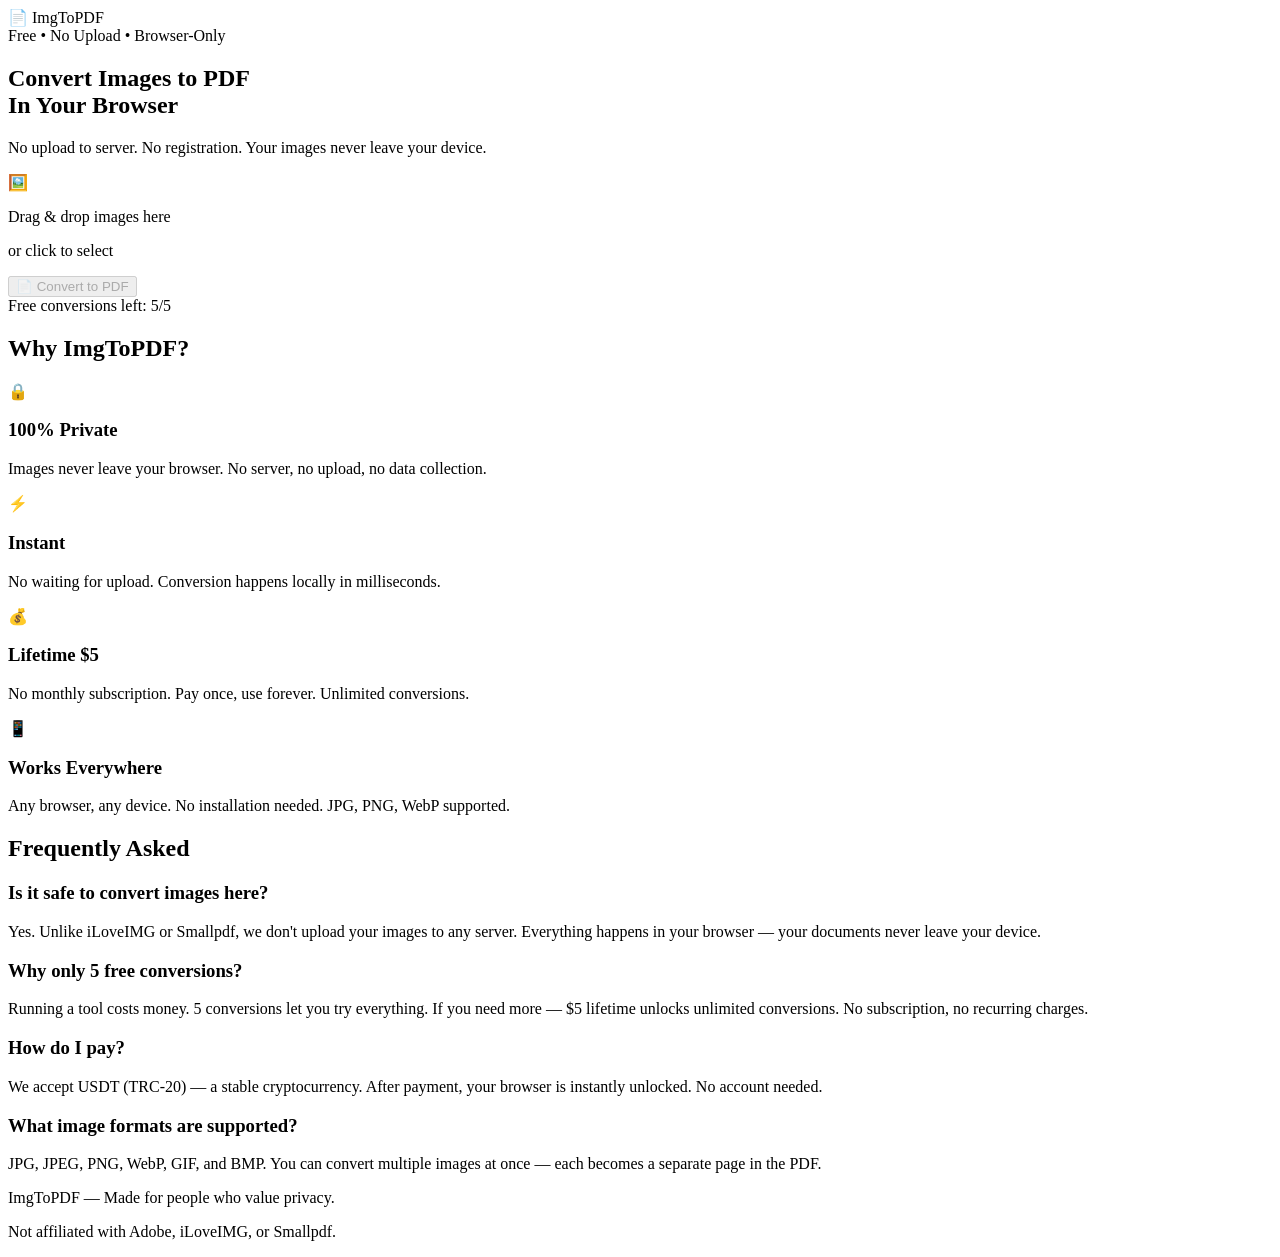
==== index.html @ 6039a544 "Initial deploy: index.html" ====
<!DOCTYPE html>
<html lang="en">
<head>
    <meta charset="UTF-8">
    <meta name="viewport" content="width=device-width, initial-scale=1.0">
    <title>Image to PDF — Convert Images to PDF Online (No Upload, 100% Browser)</title>
    <meta name="description" content="Convert images to PDF online for free. JPG, PNG, WebP to PDF. No upload to server — 100% browser-side. Fast, private, secure. Lifetime $5 for unlimited conversions.">
    <link rel="icon" href="data:image/svg+xml,%3Csvg xmlns='http://www.w3.org/2000/svg' viewBox='0 0 100 100'%3E%3Ctext y='.9em' font-size='90'%3E📄%3C/text%3E%3C/svg%3E">
    <link rel="manifest" href="manifest.json">
    <meta name="theme-color" content="#000000">
    <link rel="apple-touch-icon" href="icon.svg">
    <link rel="canonical" href="https://imgtopdf.app/">
    <meta property="og:url" content="https://imgtopdf.app/">
    <meta property="og:title" content="Image to PDF — Convert Images to PDF Online (No Upload, 100% Browser)">
    <meta property="og:description" content="Convert images to PDF online for free. No upload to server — 100% browser-side. Fast, private, secure. Lifetime $5 for unlimited conversions.">
    <link rel="stylesheet" href="css/style.css">
    <script src="https://unpkg.com/jspdf@2.5.1/dist/jspdf.umd.min.js"></script>
</head>
<body>
    <div class="container">
        <!-- Header -->
        <header class="header">
            <div class="logo">📄 ImgToPDF</div>
            <div class="badge">Free • No Upload • Browser-Only</div>
        </header>

        <!-- Hero -->
        <section class="hero">
            <h1>Convert Images to PDF<br><span class="highlight">In Your Browser</span></h1>
            <p class="subtitle">No upload to server. No registration. Your images never leave your device.</p>
        </section>

        <!-- Main Tool -->
        <section class="tool">
            <!-- Drag & Drop Zone -->
            <div class="drop-zone" id="dropZone">
                <div class="drop-icon">🖼️</div>
                <p class="drop-text">Drag & drop images here</p>
                <p class="drop-sub">or <span class="link" id="filePicker">click to select</span></p>
                <input type="file" id="fileInput" multiple accept=".jpg,.jpeg,.png,.webp,.gif,.bmp" hidden>
            </div>

            <!-- File List -->
            <div class="file-list" id="fileList" style="display: none;">
                <div class="file-list-header">
                    <span>Files (<span id="fileCount">0</span>)</span>
                    <button class="btn-text" id="clearAll">Clear all</button>
                </div>
                <div class="files" id="files"></div>
            </div>

            <!-- Options -->
            <div class="options" id="options" style="display: none;">
                <div class="option-group">
                    <label class="option-label">Page size</label>
                    <select id="pageSize">
                        <option value="a4">A4 (210×297mm)</option>
                        <option value="letter">Letter (216×279mm)</option>
                        <option value="original">Original (image size)</option>
                    </select>
                </div>
                <div class="option-group">
                    <label class="option-label">Orientation</label>
                    <select id="orientation">
                        <option value="auto">Auto</option>
                        <option value="portrait">Portrait</option>
                        <option value="landscape">Landscape</option>
                    </select>
                </div>
                <div class="option-group">
                    <label class="option-label">Margin</label>
                    <select id="margin">
                        <option value="0">None</option>
                        <option value="5">Small (5mm)</option>
                        <option value="10">Large (10mm)</option>
                    </select>
                </div>
                <div class="option-group">
                    <label class="option-label">Quality: <span id="qualityValue">90%</span></label>
                    <input type="range" id="quality" min="60" max="100" value="90" class="quality-slider">
                </div>
            </div>

            <!-- Convert Button -->
            <button class="btn-primary" id="convertBtn" disabled>
                <span class="btn-icon">📄</span>
                Convert to PDF
            </button>

            <!-- Progress -->
            <div class="progress" id="progress" style="display: none;">
                <div class="progress-bar">
                    <div class="progress-fill" id="progressFill"></div>
                </div>
                <p class="progress-text" id="progressText">Converting...</p>
            </div>

            <!-- Counter -->
            <div class="counter" id="counter">
                Free conversions left: <span id="conversionsLeft">5</span>/5
            </div>
        </section>

        <!-- Payment Modal -->
        <div class="modal" id="paywallModal" style="display: none;">
            <div class="modal-content payment-modal">
                <button class="payment-close" id="paymentClose">✕</button>
                <div class="modal-icon">🔒</div>
                <h2>Unlock Unlimited Conversions</h2>
                <p class="modal-desc">You've used all 5 free conversions. Pay once — use forever.</p>

                <div class="pricing">
                    <div class="price-card">
                        <div class="price-title">Lifetime License</div>
                        <div class="price-amount">$5</div>
                        <div class="price-desc">Unlimited conversions forever. No subscription.</div>
                    </div>
                </div>

                <div class="payment-network">
                    <span class="network-badge">⚡ USDT TRC-20 (Tron)</span>
                </div>

                <div class="qr-section">
                    <img
                        src="https://api.qrserver.com/v1/create-qr-code/?size=180x180&data=tron:PLACEHOLDER_ADDRESS%3Famount%3D5"
                        alt="Payment QR Code"
                        class="payment-qr"
                        id="paymentQR"
                    />
                    <p class="qr-hint">Scan with TronLink, Trust Wallet, or Bybit</p>
                </div>

                <div class="address-section">
                    <label class="payment-label">Or copy address manually:</label>
                    <div class="address-box">
                        <input type="text" id="paymentAddress" value="PLACEHOLDER_ADDRESS" readonly />
                        <button class="btn-copy" id="copyBtn">Copy</button>
                    </div>
                </div>

                <div class="txid-section">
                    <label class="payment-label">After sending, paste your Transaction ID (TXID):</label>
                    <div class="txid-input-group">
                        <input type="text" id="txidInput" placeholder="Paste TXID here (64 characters)" maxlength="64" spellcheck="false" />
                        <button class="btn-verify" id="verifyBtn">Verify</button>
                    </div>
                    <div id="paymentStatus" class="payment-status"></div>
                </div>

                <p class="payment-note">⏱ Wait 30-60 seconds after sending before verifying.</p>
            </div>
        </div>

        <!-- Features -->
        <section class="features">
            <h2>Why ImgToPDF?</h2>
            <div class="feature-grid">
                <div class="feature">
                    <div class="feature-icon">🔒</div>
                    <h3>100% Private</h3>
                    <p>Images never leave your browser. No server, no upload, no data collection.</p>
                </div>
                <div class="feature">
                    <div class="feature-icon">⚡</div>
                    <h3>Instant</h3>
                    <p>No waiting for upload. Conversion happens locally in milliseconds.</p>
                </div>
                <div class="feature">
                    <div class="feature-icon">💰</div>
                    <h3>Lifetime $5</h3>
                    <p>No monthly subscription. Pay once, use forever. Unlimited conversions.</p>
                </div>
                <div class="feature">
                    <div class="feature-icon">📱</div>
                    <h3>Works Everywhere</h3>
                    <p>Any browser, any device. No installation needed. JPG, PNG, WebP supported.</p>
                </div>
            </div>
        </section>

        <!-- FAQ -->
        <section class="faq">
            <h2>Frequently Asked</h2>
            <div class="faq-item">
                <h3>Is it safe to convert images here?</h3>
                <p>Yes. Unlike iLoveIMG or Smallpdf, we don't upload your images to any server. Everything happens in your browser — your documents never leave your device.</p>
            </div>
            <div class="faq-item">
                <h3>Why only 5 free conversions?</h3>
                <p>Running a tool costs money. 5 conversions let you try everything. If you need more — $5 lifetime unlocks unlimited conversions. No subscription, no recurring charges.</p>
            </div>
            <div class="faq-item">
                <h3>How do I pay?</h3>
                <p>We accept USDT (TRC-20) — a stable cryptocurrency. After payment, your browser is instantly unlocked. No account needed.</p>
            </div>
            <div class="faq-item">
                <h3>What image formats are supported?</h3>
                <p>JPG, JPEG, PNG, WebP, GIF, and BMP. You can convert multiple images at once — each becomes a separate page in the PDF.</p>
            </div>
        </section>

        <!-- Footer -->
        <footer class="footer">
            <p>ImgToPDF — Made for people who value privacy.</p>
            <p class="footer-small">Not affiliated with Adobe, iLoveIMG, or Smallpdf.</p>
        </footer>
    </div>

    <script src="js/app.js"></script>
</body>
</html>
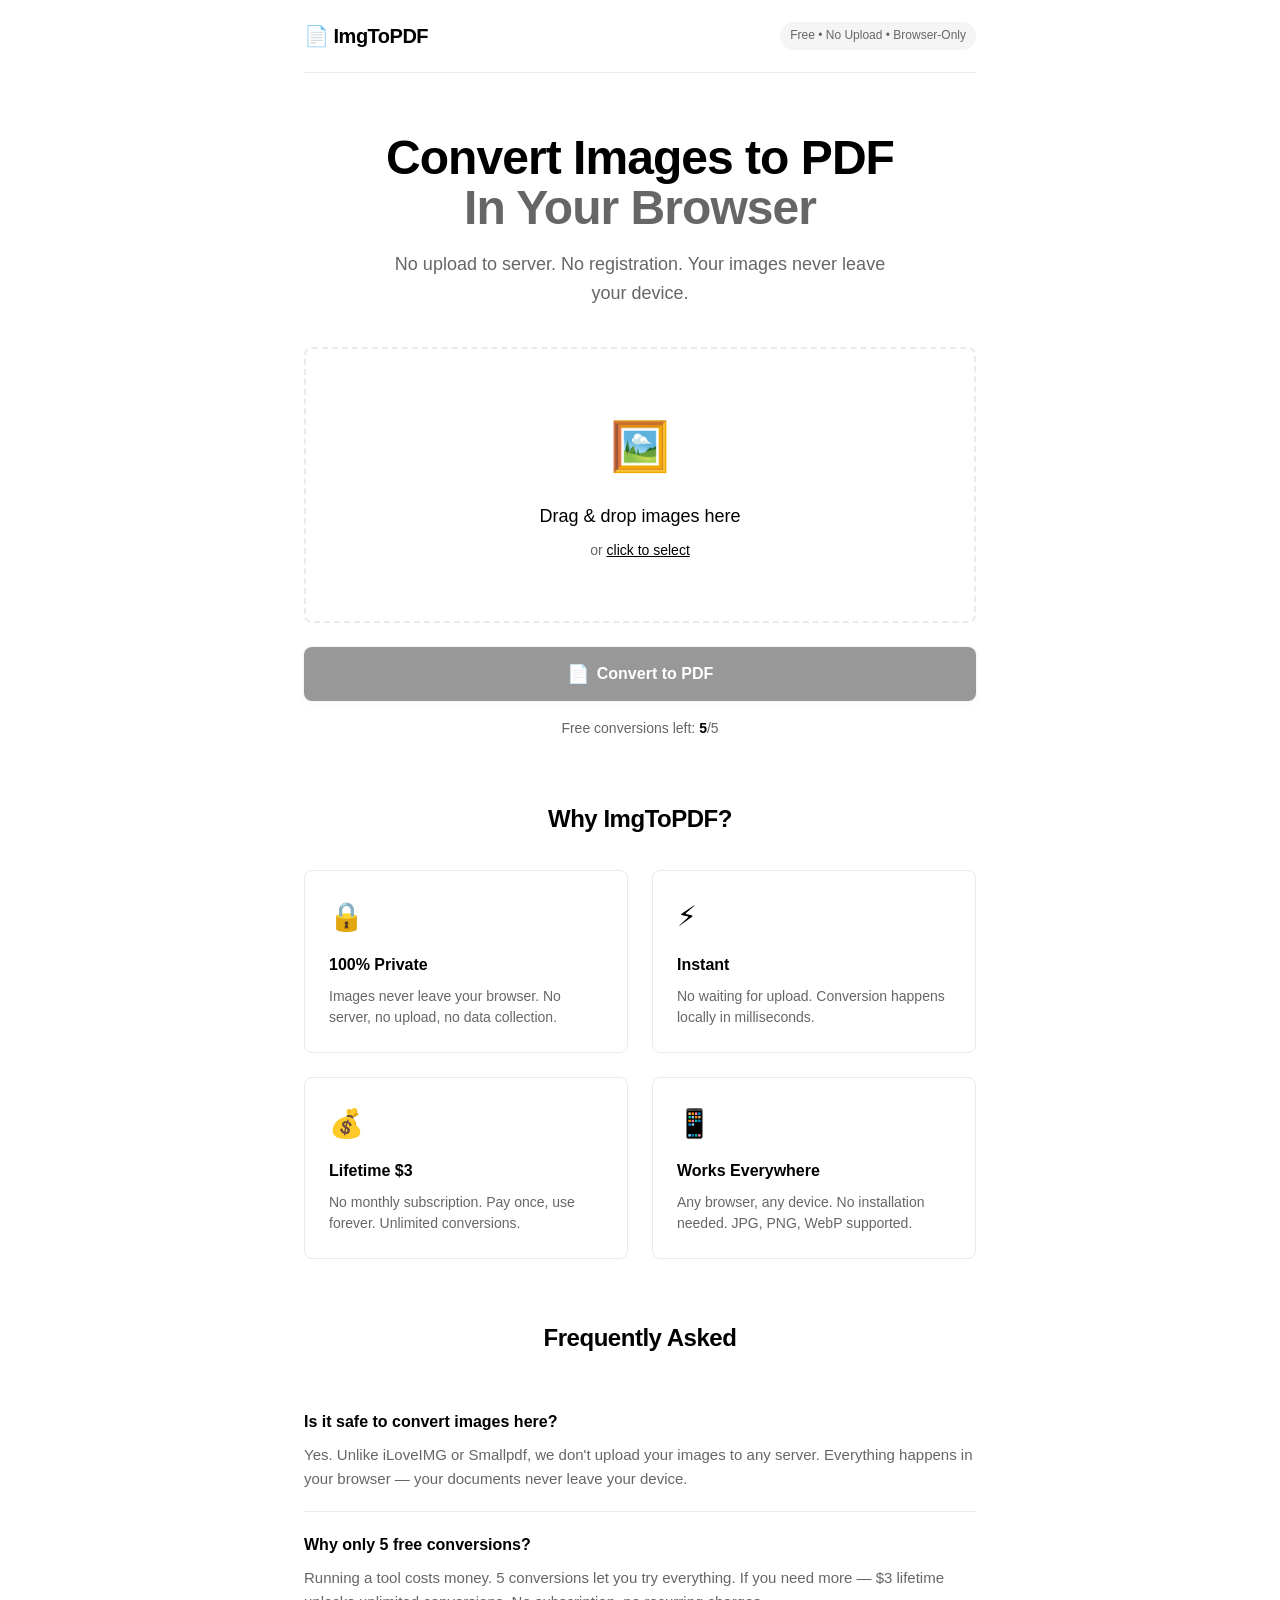
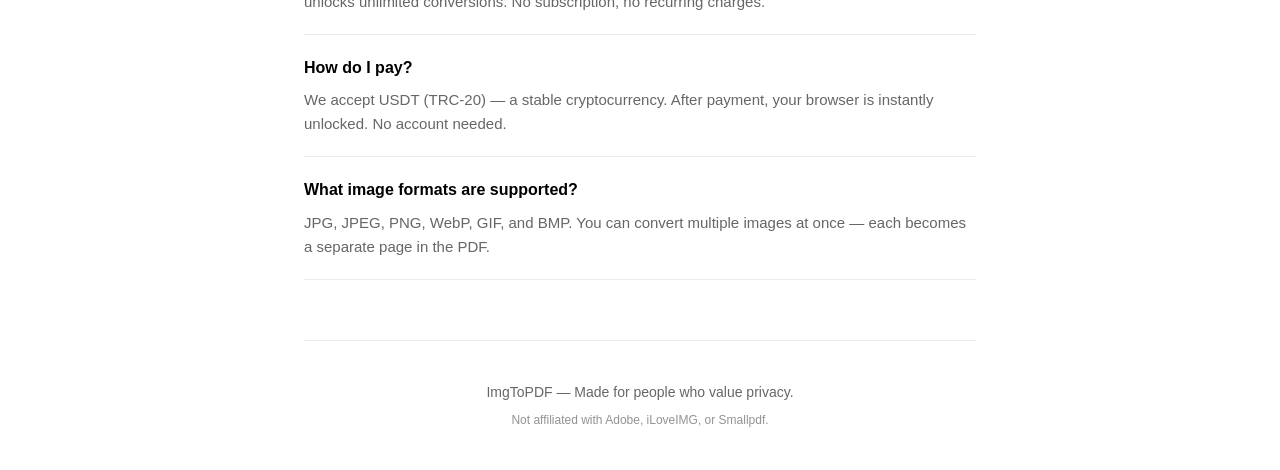
==== commit 289738b2: "Update price: $5 → $3 (index.html)" ====
--- a/index.html
+++ b/index.html
@@ -4,7 +4,7 @@
     <meta charset="UTF-8">
     <meta name="viewport" content="width=device-width, initial-scale=1.0">
     <title>Image to PDF — Convert Images to PDF Online (No Upload, 100% Browser)</title>
-    <meta name="description" content="Convert images to PDF online for free. JPG, PNG, WebP to PDF. No upload to server — 100% browser-side. Fast, private, secure. Lifetime $5 for unlimited conversions.">
+    <meta name="description" content="Convert images to PDF online for free. JPG, PNG, WebP to PDF. No upload to server — 100% browser-side. Fast, private, secure. Lifetime $3 for unlimited conversions.">
     <link rel="icon" href="data:image/svg+xml,%3Csvg xmlns='http://www.w3.org/2000/svg' viewBox='0 0 100 100'%3E%3Ctext y='.9em' font-size='90'%3E📄%3C/text%3E%3C/svg%3E">
     <link rel="manifest" href="manifest.json">
     <meta name="theme-color" content="#000000">
@@ -112,7 +112,7 @@
                 <div class="pricing">
                     <div class="price-card">
                         <div class="price-title">Lifetime License</div>
-                        <div class="price-amount">$5</div>
+                        <div class="price-amount">$3</div>
                         <div class="price-desc">Unlimited conversions forever. No subscription.</div>
                     </div>
                 </div>
@@ -168,7 +168,7 @@
                 </div>
                 <div class="feature">
                     <div class="feature-icon">💰</div>
-                    <h3>Lifetime $5</h3>
+                    <h3>Lifetime $3</h3>
                     <p>No monthly subscription. Pay once, use forever. Unlimited conversions.</p>
                 </div>
                 <div class="feature">
@@ -188,7 +188,7 @@
             </div>
             <div class="faq-item">
                 <h3>Why only 5 free conversions?</h3>
-                <p>Running a tool costs money. 5 conversions let you try everything. If you need more — $5 lifetime unlocks unlimited conversions. No subscription, no recurring charges.</p>
+                <p>Running a tool costs money. 5 conversions let you try everything. If you need more — $3 lifetime unlocks unlimited conversions. No subscription, no recurring charges.</p>
             </div>
             <div class="faq-item">
                 <h3>How do I pay?</h3>
--- a/css/style.css
+++ b/css/style.css
@@ -0,0 +1,788 @@
+/* ========== ImgToPDF — Vercel-Style + Apple Design CSS ========== */
+
+:root {
+    --bg: #ffffff;
+    --fg: #000000;
+    --muted: #666666;
+    --border: #eaeaea;
+    --border-hover: #d4d4d4;
+    --accent: #000000;
+    --accent-bg: #000000;
+    --accent-fg: #ffffff;
+    --radius: 8px;
+    --shadow: 0 0 0 1px rgba(0,0,0,0.08), 0 4px 8px rgba(0,0,0,0.04);
+    --shadow-lg: 0 0 0 1px rgba(0,0,0,0.08), 0 8px 30px rgba(0,0,0,0.08);
+    --font: 'Geist', 'Inter', -apple-system, BlinkMacSystemFont, 'Segoe UI', sans-serif;
+}
+
+* { margin: 0; padding: 0; box-sizing: border-box; }
+
+body {
+    font: 100%/1.5 var(--font), system-ui, sans-serif;
+    background: var(--bg);
+    color: var(--fg);
+    line-height: 1.6;
+    -webkit-font-smoothing: antialiased;
+}
+
+.container { max-width: 720px; margin: 0 auto; padding: 0 24px; }
+
+/* ========== Header ========== */
+.header {
+    display: flex;
+    align-items: center;
+    justify-content: space-between;
+    padding: 20px 0;
+    border-bottom: 1px solid var(--border);
+}
+
+.logo {
+    font-size: 20px;
+    font-weight: 600;
+    letter-spacing: -0.5px;
+}
+
+.badge {
+    font-size: 12px;
+    color: var(--muted);
+    background: #f5f5f5;
+    padding: 4px 10px;
+    border-radius: 20px;
+    font-weight: 500;
+}
+
+/* ========== Hero — Apple Design Typography ========== */
+.hero { text-align: center; padding: 60px 0 40px; }
+
+.hero h1 {
+    font-size: clamp(2rem, 5vw, 3rem);
+    font-weight: 700;
+    line-height: 1.05;
+    letter-spacing: -0.02em;
+    font-optical-sizing: auto;
+    margin-bottom: 16px;
+}
+
+.hero .highlight { color: var(--muted); }
+
+.subtitle {
+    font-size: 18px;
+    color: var(--muted);
+    max-width: 500px;
+    margin: 0 auto;
+}
+
+/* ========== Tool ========== */
+.tool { margin-bottom: 60px; }
+
+/* Drop Zone — Apple Design: instant response on pointer-down */
+.drop-zone {
+    border: 2px dashed var(--border);
+    border-radius: var(--radius);
+    padding: 60px 40px;
+    text-align: center;
+    transition: all 0.2s ease;
+    cursor: pointer;
+    margin-bottom: 24px;
+    -webkit-tap-highlight-color: transparent;
+}
+
+.drop-zone:hover,
+.drop-zone.dragover {
+    border-color: var(--accent);
+    background: #fafafa;
+}
+
+.drop-zone:active {
+    transform: scale(0.99);
+    transition: transform 0.1s ease-out;
+}
+
+.drop-icon { font-size: 48px; margin-bottom: 16px; }
+
+.drop-text {
+    font-size: 18px;
+    font-weight: 500;
+    margin-bottom: 8px;
+}
+
+.drop-sub {
+    font-size: 14px;
+    color: var(--muted);
+}
+
+.drop-sub .link {
+    color: var(--accent);
+    text-decoration: underline;
+    cursor: pointer;
+}
+
+/* File List — Apple Design: scroll edge effects (mask-image) */
+.file-list {
+    border: 1px solid var(--border);
+    border-radius: var(--radius);
+    margin-bottom: 24px;
+    overflow: hidden;
+}
+
+.file-list-header {
+    display: flex;
+    justify-content: space-between;
+    align-items: center;
+    padding: 12px 16px;
+    background: #fafafa;
+    border-bottom: 1px solid var(--border);
+    font-size: 14px;
+    font-weight: 500;
+}
+
+.btn-text {
+    background: none;
+    border: none;
+    color: var(--muted);
+    font-size: 13px;
+    cursor: pointer;
+    padding: 4px 8px;
+    border-radius: 4px;
+    -webkit-tap-highlight-color: transparent;
+}
+
+.btn-text:hover { color: var(--fg); background: #f0f0f0; }
+
+.files {
+    max-height: 300px;
+    overflow-y: auto;
+    -webkit-mask-image: linear-gradient(to bottom, transparent 0, black 8px, black calc(100% - 8px), transparent 100%);
+    mask-image: linear-gradient(to bottom, transparent 0, black 8px, black calc(100% - 8px), transparent 100%);
+}
+
+.file-item {
+    display: flex;
+    align-items: center;
+    gap: 12px;
+    padding: 12px 16px;
+    border-bottom: 1px solid var(--border);
+    font-size: 14px;
+    animation: fadeIn 0.2s ease;
+}
+
+.file-item:last-child { border-bottom: none; }
+
+.file-icon { font-size: 20px; }
+
+.file-name {
+    flex: 1;
+    font-weight: 500;
+    overflow: hidden;
+    text-overflow: ellipsis;
+    white-space: nowrap;
+}
+
+.file-size { color: var(--muted); font-size: 13px; }
+
+.file-remove {
+    background: none;
+    border: none;
+    cursor: pointer;
+    font-size: 16px;
+    padding: 4px;
+    border-radius: 4px;
+    opacity: 0.5;
+    -webkit-tap-highlight-color: transparent;
+}
+
+.file-remove:hover { opacity: 1; background: #f0f0f0; }
+
+.file-move-up,
+.file-move-down {
+    background: none;
+    border: none;
+    cursor: pointer;
+    font-size: 14px;
+    padding: 4px 6px;
+    border-radius: 4px;
+    opacity: 0.4;
+    color: var(--fg);
+    font-weight: 600;
+    -webkit-tap-highlight-color: transparent;
+}
+
+.file-move-up:hover:not(:disabled),
+.file-move-down:hover:not(:disabled) {
+    opacity: 1;
+    background: #f0f0f0;
+}
+
+.file-move-up:disabled,
+.file-move-down:disabled {
+    opacity: 0.15;
+    cursor: not-allowed;
+}
+
+/* ========== Options Panel ========== */
+.options {
+    display: grid;
+    grid-template-columns: 1fr 1fr;
+    gap: 16px;
+    margin-bottom: 24px;
+    padding: 20px;
+    border: 1px solid var(--border);
+    border-radius: var(--radius);
+}
+
+.option-group {
+    display: flex;
+    flex-direction: column;
+    gap: 6px;
+}
+
+.option-label {
+    font-size: 13px;
+    font-weight: 600;
+    color: var(--fg);
+}
+
+.option-group select {
+    padding: 10px 12px;
+    border: 1px solid var(--border);
+    border-radius: var(--radius);
+    font-size: 14px;
+    color: var(--fg);
+    background: var(--bg);
+    cursor: pointer;
+    -webkit-tap-highlight-color: transparent;
+}
+
+.option-group select:focus {
+    outline: none;
+    border-color: var(--accent);
+}
+
+.quality-slider {
+    width: 100%;
+    -webkit-appearance: none;
+    appearance: none;
+    height: 4px;
+    background: var(--border);
+    border-radius: 2px;
+    outline: none;
+}
+
+.quality-slider::-webkit-slider-thumb {
+    -webkit-appearance: none;
+    appearance: none;
+    width: 18px;
+    height: 18px;
+    border-radius: 50%;
+    background: var(--accent);
+    cursor: pointer;
+}
+
+.quality-slider::-moz-range-thumb {
+    width: 18px;
+    height: 18px;
+    border-radius: 50%;
+    background: var(--accent);
+    cursor: pointer;
+    border: none;
+}
+
+/* ========== Buttons — Apple Design: kill latency on pointer-down ========== */
+.btn-primary {
+    display: flex;
+    align-items: center;
+    justify-content: center;
+    gap: 8px;
+    width: 100%;
+    padding: 16px 24px;
+    background: var(--accent-bg);
+    color: var(--accent-fg);
+    border: none;
+    border-radius: var(--radius);
+    font-size: 16px;
+    font-weight: 600;
+    cursor: pointer;
+    transition: all 0.2s ease;
+    box-shadow: var(--shadow);
+    -webkit-tap-highlight-color: transparent;
+}
+
+.btn-primary:hover {
+    transform: translateY(-1px);
+    box-shadow: var(--shadow-lg);
+}
+
+.btn-primary:active {
+    transform: scale(0.97);
+    transition: transform 0.1s ease-out;
+}
+
+.btn-primary:disabled {
+    opacity: 0.4;
+    cursor: not-allowed;
+    transform: none;
+}
+
+.btn-icon { font-size: 18px; }
+
+/* ========== Progress ========== */
+.progress {
+    margin-top: 20px;
+    text-align: center;
+}
+
+.progress-bar {
+    height: 4px;
+    background: var(--border);
+    border-radius: 2px;
+    overflow: hidden;
+    margin-bottom: 12px;
+}
+
+.progress-fill {
+    height: 100%;
+    background: var(--accent);
+    border-radius: 2px;
+    transition: width 0.3s ease;
+    width: 0%;
+}
+
+.progress-text {
+    font-size: 14px;
+    color: var(--muted);
+}
+
+/* ========== Counter ========== */
+.counter {
+    text-align: center;
+    margin-top: 16px;
+    font-size: 14px;
+    color: var(--muted);
+}
+
+.counter span { font-weight: 600; color: var(--fg); }
+
+/* ========== Modal — Apple Design: Materials & Depth + Scale-in ========== */
+.modal {
+    position: fixed;
+    inset: 0;
+    background: rgba(0,0,0,0.4);
+    backdrop-filter: blur(8px) saturate(180%);
+    -webkit-backdrop-filter: blur(8px) saturate(180%);
+    display: flex;
+    align-items: center;
+    justify-content: center;
+    z-index: 100;
+    padding: 24px;
+    opacity: 0;
+    animation: modalOverlayIn 0.25s ease forwards;
+}
+
+.modal-content {
+    background: var(--bg);
+    border-radius: var(--radius);
+    padding: 40px;
+    max-width: 440px;
+    width: 100%;
+    text-align: center;
+    box-shadow: var(--shadow-lg), 0 16px 48px rgba(0,0,0,0.12);
+    position: relative;
+    max-height: 90vh;
+    overflow-y: auto;
+    transform: scale(0.95);
+    opacity: 0;
+    animation: modalContentIn 0.3s cubic-bezier(0.16, 1, 0.3, 1) 0.05s forwards;
+    will-change: transform, opacity;
+}
+
+.payment-modal { padding: 36px 32px; }
+
+@keyframes modalOverlayIn {
+    to { opacity: 1; }
+}
+
+@keyframes modalContentIn {
+    to { transform: scale(1); opacity: 1; }
+}
+
+/* Close button — Apple Design: instant response */
+.payment-close {
+    position: absolute;
+    top: 16px;
+    right: 16px;
+    background: none;
+    border: none;
+    font-size: 18px;
+    cursor: pointer;
+    color: var(--muted);
+    padding: 4px 8px;
+    border-radius: 4px;
+    transition: all 0.2s;
+    -webkit-tap-highlight-color: transparent;
+}
+
+.payment-close:hover {
+    color: var(--fg);
+    background: #f0f0f0;
+}
+
+.payment-close:active {
+    transform: scale(0.9);
+    transition: transform 0.1s ease-out;
+}
+
+.modal-icon { font-size: 48px; margin-bottom: 16px; }
+
+.modal-content h2 {
+    font-size: 24px;
+    font-weight: 700;
+    letter-spacing: -0.02em;
+    margin-bottom: 8px;
+}
+
+.modal-desc {
+    color: var(--muted);
+    margin-bottom: 24px;
+    font-size: 15px;
+}
+
+.pricing { margin-bottom: 20px; }
+
+.price-card {
+    border: 2px solid var(--accent);
+    border-radius: var(--radius);
+    padding: 24px;
+}
+
+.price-title {
+    font-size: 14px;
+    font-weight: 500;
+    text-transform: uppercase;
+    letter-spacing: 0.5px;
+    margin-bottom: 8px;
+}
+
+.price-amount {
+    font-size: 48px;
+    font-weight: 700;
+    line-height: 1;
+    letter-spacing: -0.02em;
+    margin-bottom: 8px;
+}
+
+.price-desc { font-size: 14px; color: var(--muted); }
+
+/* Payment network badge */
+.payment-network { margin-bottom: 20px; }
+
+.network-badge {
+    display: inline-block;
+    background: #f0f0f0;
+    color: var(--fg);
+    font-size: 13px;
+    font-weight: 600;
+    padding: 6px 14px;
+    border-radius: 20px;
+}
+
+/* QR Code section */
+.qr-section { margin-bottom: 24px; }
+
+.payment-qr {
+    width: 180px;
+    height: 180px;
+    border-radius: var(--radius);
+    border: 1px solid var(--border);
+    display: block;
+    margin: 0 auto 12px;
+}
+
+.qr-hint {
+    font-size: 13px;
+    color: var(--muted);
+}
+
+/* Address copy section */
+.address-section {
+    margin-bottom: 24px;
+    text-align: left;
+}
+
+.payment-label {
+    display: block;
+    font-size: 13px;
+    font-weight: 600;
+    color: var(--fg);
+    margin-bottom: 8px;
+    text-align: left;
+}
+
+.address-box {
+    display: flex;
+    gap: 8px;
+}
+
+.address-box input {
+    flex: 1;
+    padding: 12px 14px;
+    border: 1px solid var(--border);
+    border-radius: var(--radius);
+    font-size: 13px;
+    font-family: 'SF Mono', 'Monaco', 'Consolas', monospace;
+    color: var(--fg);
+    background: #fafafa;
+    min-width: 0;
+}
+
+.btn-copy {
+    padding: 12px 20px;
+    background: var(--accent-bg);
+    color: var(--accent-fg);
+    border: none;
+    border-radius: var(--radius);
+    font-size: 14px;
+    font-weight: 600;
+    cursor: pointer;
+    white-space: nowrap;
+    transition: all 0.2s;
+    -webkit-tap-highlight-color: transparent;
+}
+
+.btn-copy:hover { transform: translateY(-1px); }
+.btn-copy:active { transform: scale(0.97); transition: transform 0.1s ease-out; }
+.btn-copy.copied { background: #22c55e; }
+
+/* TXID section */
+.txid-section { text-align: left; }
+
+.txid-input-group {
+    display: flex;
+    gap: 8px;
+}
+
+.txid-input-group input {
+    flex: 1;
+    padding: 12px 14px;
+    border: 1px solid var(--border);
+    border-radius: var(--radius);
+    font-size: 13px;
+    font-family: 'SF Mono', 'Monaco', 'Consolas', monospace;
+    color: var(--fg);
+    background: var(--bg);
+    min-width: 0;
+}
+
+.txid-input-group input:focus {
+    outline: none;
+    border-color: var(--accent);
+}
+
+.btn-verify {
+    padding: 12px 24px;
+    background: var(--accent-bg);
+    color: var(--accent-fg);
+    border: none;
+    border-radius: var(--radius);
+    font-size: 14px;
+    font-weight: 600;
+    cursor: pointer;
+    white-space: nowrap;
+    transition: all 0.2s;
+    -webkit-tap-highlight-color: transparent;
+}
+
+.btn-verify:hover:not(:disabled) { transform: translateY(-1px); }
+.btn-verify:active:not(:disabled) { transform: scale(0.97); transition: transform 0.1s ease-out; }
+.btn-verify:disabled { opacity: 0.5; cursor: not-allowed; }
+
+/* Payment status */
+.payment-status {
+    margin-top: 12px;
+    font-size: 14px;
+    text-align: left;
+    min-height: 20px;
+}
+
+.payment-status.success { color: #22c55e; font-weight: 600; }
+.payment-status.error { color: #ef4444; font-weight: 500; }
+.payment-status.loading { color: var(--muted); }
+
+/* Spinner */
+.payment-spinner {
+    display: inline-block;
+    width: 14px;
+    height: 14px;
+    border: 2px solid var(--border);
+    border-top-color: var(--accent);
+    border-radius: 50%;
+    animation: spin 0.6s linear infinite;
+    margin-right: 8px;
+    vertical-align: middle;
+}
+
+@keyframes spin { to { transform: rotate(360deg); } }
+
+.payment-note {
+    font-size: 13px;
+    color: var(--muted);
+    margin-top: 16px;
+}
+
+/* ========== Features — Apple Design: tactile response ========== */
+.features { margin-bottom: 60px; }
+
+.features h2 {
+    font-size: 24px;
+    font-weight: 700;
+    letter-spacing: -0.02em;
+    text-align: center;
+    margin-bottom: 32px;
+}
+
+.feature-grid {
+    display: grid;
+    grid-template-columns: repeat(2, 1fr);
+    gap: 24px;
+}
+
+.feature {
+    padding: 24px;
+    border: 1px solid var(--border);
+    border-radius: var(--radius);
+    transition: all 0.2s ease;
+    -webkit-tap-highlight-color: transparent;
+}
+
+.feature:hover {
+    border-color: var(--border-hover);
+    box-shadow: var(--shadow);
+}
+
+.feature:active {
+    transform: scale(0.98);
+    transition: transform 0.1s ease-out;
+}
+
+.feature-icon { font-size: 28px; margin-bottom: 12px; }
+
+.feature h3 {
+    font-size: 16px;
+    font-weight: 600;
+    margin-bottom: 8px;
+}
+
+.feature p {
+    font-size: 14px;
+    color: var(--muted);
+    line-height: 1.5;
+}
+
+/* ========== FAQ ========== */
+.faq { margin-bottom: 60px; }
+
+.faq h2 {
+    font-size: 24px;
+    font-weight: 700;
+    letter-spacing: -0.02em;
+    text-align: center;
+    margin-bottom: 32px;
+}
+
+.faq-item {
+    border-bottom: 1px solid var(--border);
+    padding: 20px 0;
+}
+
+.faq-item h3 {
+    font-size: 16px;
+    font-weight: 600;
+    margin-bottom: 8px;
+}
+
+.faq-item p {
+    font-size: 15px;
+    color: var(--muted);
+    line-height: 1.6;
+}
+
+/* ========== Footer ========== */
+.footer {
+    text-align: center;
+    padding: 40px 0;
+    border-top: 1px solid var(--border);
+    color: var(--muted);
+    font-size: 14px;
+}
+
+.footer-small {
+    font-size: 12px;
+    margin-top: 8px;
+    opacity: 0.7;
+}
+
+/* ========== Mobile ========== */
+@media (max-width: 640px) {
+    .container { padding: 0 16px; }
+    .header { padding: 16px 0; }
+    .header .badge { font-size: 11px; padding: 3px 8px; }
+    .hero { padding: 32px 0 24px; }
+    .hero h1 { font-size: 28px; }
+    .subtitle { font-size: 16px; }
+    .drop-zone { padding: 32px 16px; }
+    .drop-icon { font-size: 36px; }
+    .drop-text { font-size: 16px; }
+    .drop-sub { font-size: 13px; }
+    .options { grid-template-columns: 1fr; gap: 12px; }
+    .btn-primary { padding: 14px 20px; font-size: 15px; }
+    .feature-grid { grid-template-columns: 1fr; gap: 16px; }
+    .feature { padding: 20px; }
+    .modal-content { padding: 24px; }
+    .price-amount { font-size: 36px; }
+    .file-item { padding: 10px 12px; gap: 8px; }
+    .file-list-header { padding: 10px 12px; }
+    .file-name { font-size: 13px; }
+    .file-size { font-size: 12px; }
+}
+
+/* ========== Animations ========== */
+@keyframes fadeIn {
+    from { opacity: 0; transform: translateY(10px); }
+    to { opacity: 1; transform: translateY(0); }
+}
+
+.file-item { animation: fadeIn 0.2s ease; }
+
+/* ========== Apple Design: Reduced Motion & Transparency ========== */
+@media (prefers-reduced-motion: reduce) {
+    *,
+    *::before,
+    *::after {
+        animation-duration: 0.01ms !important;
+        animation-iteration-count: 1 !important;
+        transition-duration: 0.01ms !important;
+        scroll-behavior: auto !important;
+    }
+
+    .modal {
+        animation: none;
+        opacity: 1;
+    }
+
+    .modal-content {
+        animation: none;
+        transform: none;
+        opacity: 1;
+    }
+
+    .file-item {
+        animation: none;
+    }
+}
+
+@media (prefers-reduced-transparency: reduce) {
+    .modal {
+        background: rgba(0,0,0,0.8);
+        backdrop-filter: none;
+        -webkit-backdrop-filter: none;
+    }
+}
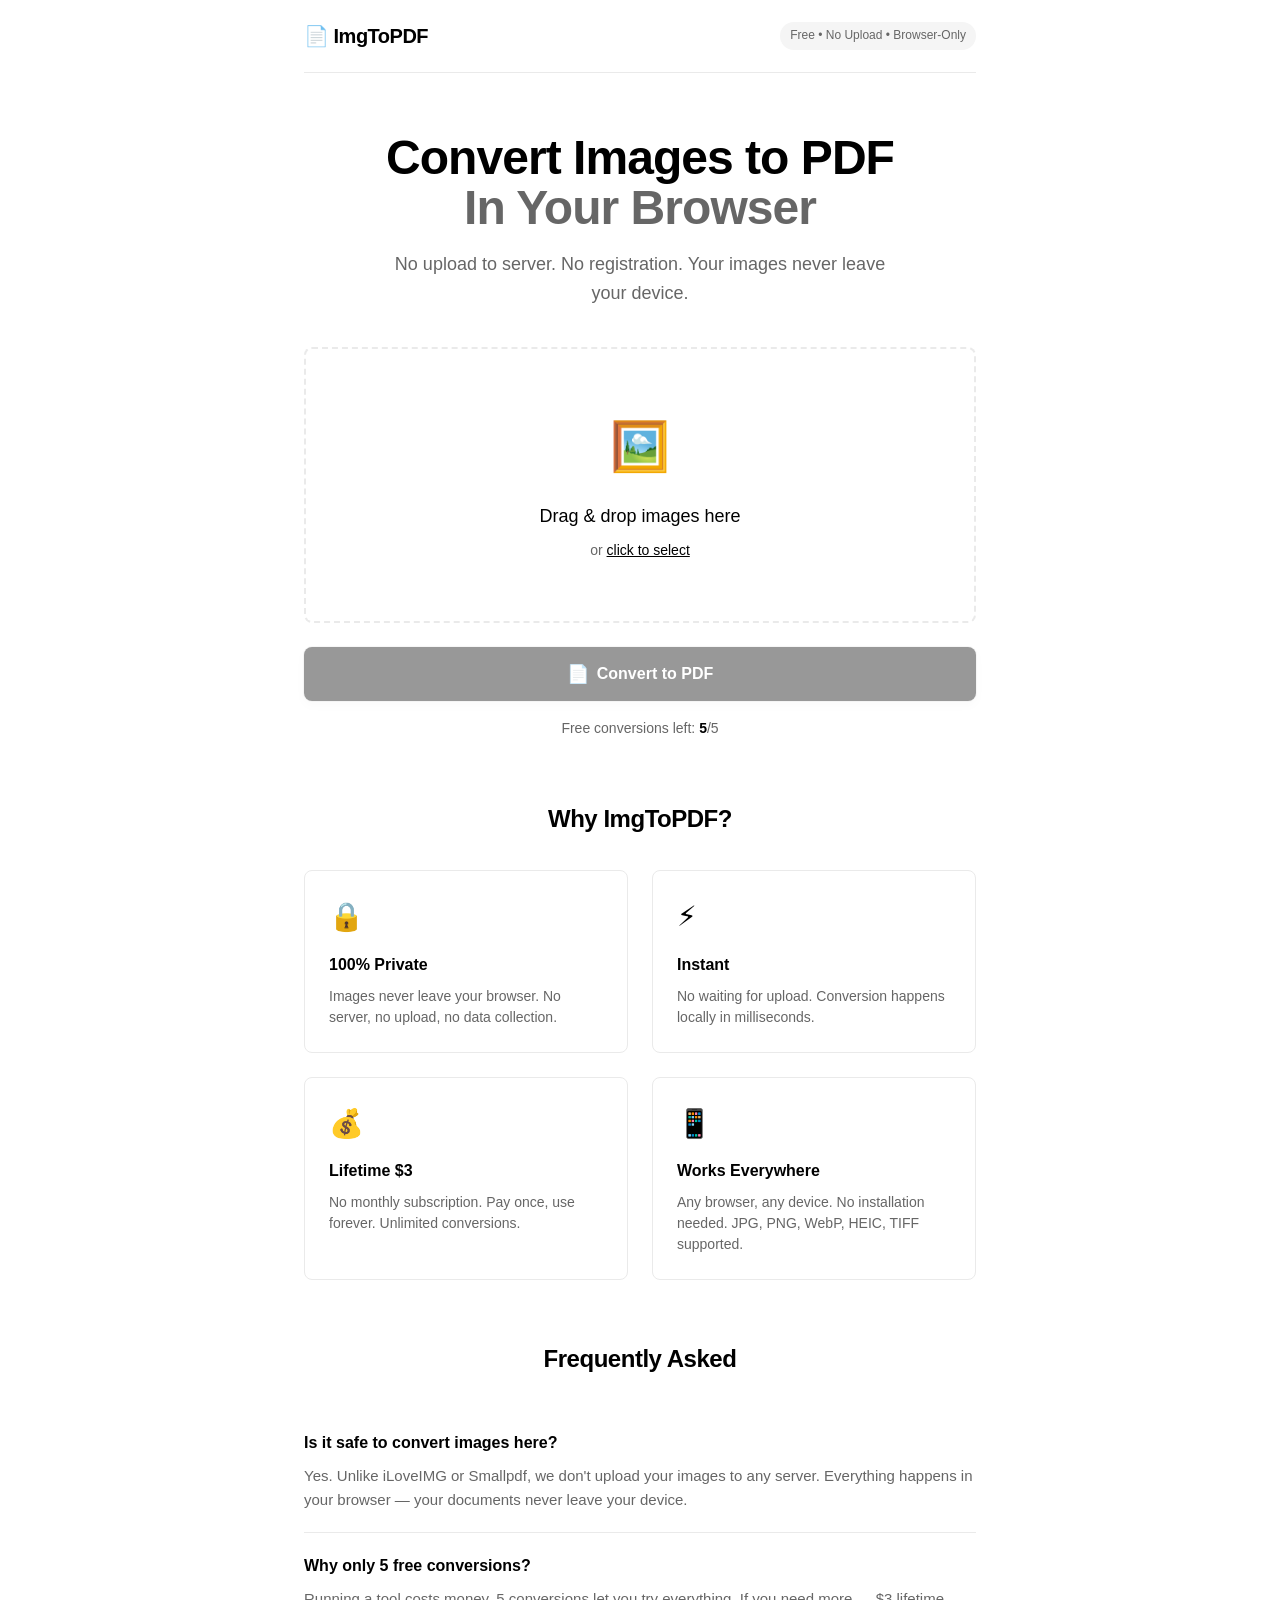
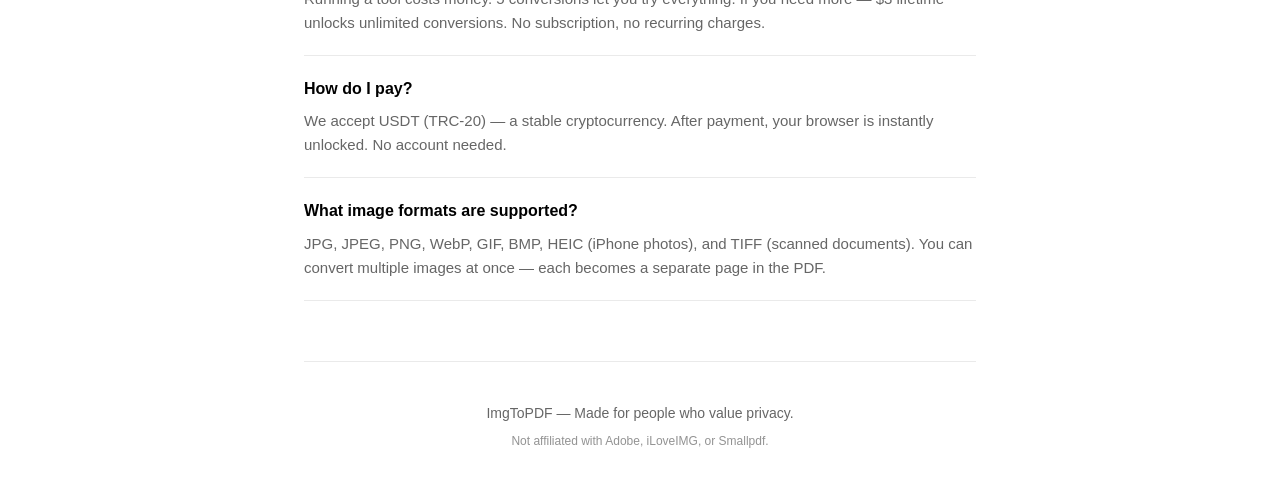
==== commit fa5f6784: "Add HEIC + TIFF support (index.html)" ====
--- a/index.html
+++ b/index.html
@@ -4,7 +4,7 @@
     <meta charset="UTF-8">
     <meta name="viewport" content="width=device-width, initial-scale=1.0">
     <title>Image to PDF — Convert Images to PDF Online (No Upload, 100% Browser)</title>
-    <meta name="description" content="Convert images to PDF online for free. JPG, PNG, WebP to PDF. No upload to server — 100% browser-side. Fast, private, secure. Lifetime $3 for unlimited conversions.">
+    <meta name="description" content="Convert images to PDF online for free. JPG, PNG, WebP, HEIC, TIFF to PDF. No upload to server — 100% browser-side. Fast, private, secure. Lifetime $3 for unlimited conversions.">
     <link rel="icon" href="data:image/svg+xml,%3Csvg xmlns='http://www.w3.org/2000/svg' viewBox='0 0 100 100'%3E%3Ctext y='.9em' font-size='90'%3E📄%3C/text%3E%3C/svg%3E">
     <link rel="manifest" href="manifest.json">
     <meta name="theme-color" content="#000000">
@@ -15,6 +15,8 @@
     <meta property="og:description" content="Convert images to PDF online for free. No upload to server — 100% browser-side. Fast, private, secure. Lifetime $5 for unlimited conversions.">
     <link rel="stylesheet" href="css/style.css">
     <script src="https://unpkg.com/jspdf@2.5.1/dist/jspdf.umd.min.js"></script>
+    <script src="https://unpkg.com/heic2any@0.0.4/dist/heic2any.min.js"></script>
+    <script src="https://unpkg.com/utif@3.1.0/UTIF.js"></script>
 </head>
 <body>
     <div class="container">
@@ -37,7 +39,7 @@
                 <div class="drop-icon">🖼️</div>
                 <p class="drop-text">Drag & drop images here</p>
                 <p class="drop-sub">or <span class="link" id="filePicker">click to select</span></p>
-                <input type="file" id="fileInput" multiple accept=".jpg,.jpeg,.png,.webp,.gif,.bmp" hidden>
+                <input type="file" id="fileInput" multiple accept=".jpg,.jpeg,.png,.webp,.gif,.bmp,.heic,.heif,.tiff,.tif" hidden>
             </div>
 
             <!-- File List -->
@@ -174,7 +176,7 @@
                 <div class="feature">
                     <div class="feature-icon">📱</div>
                     <h3>Works Everywhere</h3>
-                    <p>Any browser, any device. No installation needed. JPG, PNG, WebP supported.</p>
+                    <p>Any browser, any device. No installation needed. JPG, PNG, WebP, HEIC, TIFF supported.</p>
                 </div>
             </div>
         </section>
@@ -196,7 +198,7 @@
             </div>
             <div class="faq-item">
                 <h3>What image formats are supported?</h3>
-                <p>JPG, JPEG, PNG, WebP, GIF, and BMP. You can convert multiple images at once — each becomes a separate page in the PDF.</p>
+                <p>JPG, JPEG, PNG, WebP, GIF, BMP, HEIC (iPhone photos), and TIFF (scanned documents). You can convert multiple images at once — each becomes a separate page in the PDF.</p>
             </div>
         </section>
 
